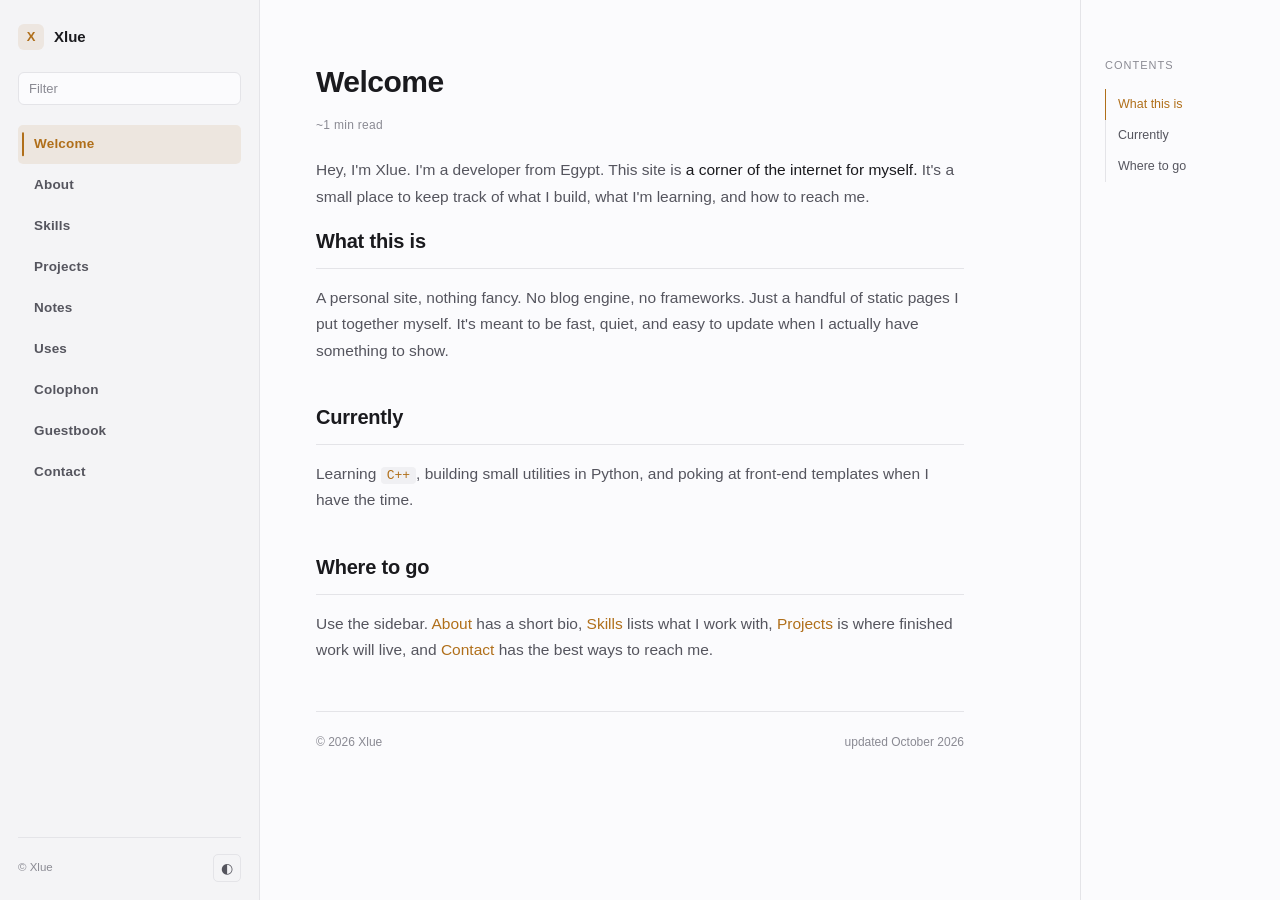
==== index.html @ ae0e03db "Add files via upload" ====
<!DOCTYPE html>
<html lang="en" data-theme="dark">
<head>
<meta charset="UTF-8" />
<meta name="viewport" content="width=device-width, initial-scale=1.0" />
<title>Welcome | Xlue</title>
<meta name="description" content="A corner of the internet for myself." />
<meta property="og:type" content="website" />
<meta property="og:title" content="Welcome | Xlue" />
<meta property="og:description" content="A corner of the internet for myself." />
<meta property="og:site_name" content="Xlue" />
<meta name="twitter:card" content="summary" />
<meta name="twitter:title" content="Welcome | Xlue" />
<meta name="twitter:description" content="A corner of the internet for myself." />
<link rel="icon" href="data:image/svg+xml,<svg xmlns='http://www.w3.org/2000/svg' viewBox='0 0 100 100'><rect width='100' height='100' rx='20' fill='%231b1b1e'/><text x='50' y='68' font-size='58' text-anchor='middle' fill='%23e0a458' font-family='monospace'>X</text></svg>" />
<link rel="stylesheet" href="assets/style.css" />
</head>
<body>

<div class="scroll-progress" aria-hidden="true"></div>
<button class="menu-btn" id="menuBtn" aria-label="Toggle menu">☰</button>

<div class="layout">

  <aside class="sidebar" id="sidebar">
    <div class="sidebar-inner">
      <a class="brand" href="index.html">
        <span class="brand-mark">X</span>
        <span class="brand-name">Xlue</span>
      </a>
      <input class="filter" type="text" placeholder="Filter" id="filter" autocomplete="off" />
      <nav class="nav">
        <a class="nav-item active" href="index.html">Welcome</a>
        <a class="nav-item" href="about.html">About</a>
        <a class="nav-item" href="skills.html">Skills</a>
        <a class="nav-item" href="projects.html">Projects</a>
        <a class="nav-item" href="notes.html">Notes</a>
        <a class="nav-item" href="uses.html">Uses</a>
        <a class="nav-item" href="colophon.html">Colophon</a>
        <a class="nav-item" href="guestbook.html">Guestbook</a>
        <a class="nav-item" href="contact.html">Contact</a>
      </nav>
      <div class="sidebar-foot">
        <span>© Xlue</span>
        <button class="theme-toggle" id="themeToggle" aria-label="Toggle theme">
          <span class="t-icon">◐</span>
        </button>
      </div>
    </div>
  </aside>

  <main class="content">
    
<h1>Welcome</h1>
<div class="reading-time"></div>

<p>
  Hey, I'm Xlue. I'm a developer from Egypt. This site is
  <em>a corner of the internet for myself.</em> It's a small place to keep track of what I
  build, what I'm learning, and how to reach me.
</p>

<h2 id="what-this-is">What this is</h2>
<p>
  A personal site, nothing fancy. No blog engine, no frameworks. Just a
  handful of static pages I put together myself. It's meant to be fast,
  quiet, and easy to update when I actually have something to show.
</p>

<h2 id="currently">Currently</h2>
<p>
  Learning <code>C++</code>, building small utilities in Python, and
  poking at front-end templates when I have the time.
</p>

<h2 id="where-to-go">Where to go</h2>
<p>
  Use the sidebar. <a href="about.html">About</a> has a short bio,
  <a href="skills.html">Skills</a> lists what I work with,
  <a href="projects.html">Projects</a> is where finished work will live,
  and <a href="contact.html">Contact</a> has the best ways to reach me.
</p>

    <footer class="page-foot">
      <span>© <span id="year"></span> Xlue</span>
      <span>updated October 2026</span>
    </footer>
  </main>

  <aside class="toc">
    <div class="toc-title">Contents</div>
    <a class="toc-link active" href="#what-this-is">What this is</a>
    <a class="toc-link" href="#currently">Currently</a>
    <a class="toc-link" href="#where-to-go">Where to go</a>
  </aside>

</div>

<button class="to-top" aria-label="Back to top">↑</button>
<script src="assets/script.js"></script>
</body>
</html>
---- assets/style.css ----
:root[data-theme="dark"] {
  --bg:        #1b1b1e;
  --bg-side:   #16161a;
  --bg-card:   #202024;
  --text:      #e8e8ea;
  --text-soft: #a5a5ad;
  --text-dim:  #6b6b75;
  --border:    #2a2a30;
  --accent:    #e0a458;
  --accent-sf: rgba(224, 164, 88, 0.12);
  --code-bg:   #26262c;
}

:root[data-theme="light"] {
  --bg:        #fbfbfd;
  --bg-side:   #f4f4f6;
  --bg-card:   #ffffff;
  --text:      #1a1a1e;
  --text-soft: #55555e;
  --text-dim:  #8a8a93;
  --border:    #e4e4e8;
  --accent:    #b06f1a;
  --accent-sf: rgba(176, 111, 26, 0.10);
  --code-bg:   #f0f0f3;
}

:root {
  --sans: -apple-system, BlinkMacSystemFont, "Segoe UI", Inter, Roboto,
          "Helvetica Neue", Arial, sans-serif;
  --mono: ui-monospace, SFMono-Regular, "SF Mono", Menlo, Consolas,
          "Liberation Mono", monospace;
  --ease: cubic-bezier(0.22, 0.61, 0.36, 1);
}

* { box-sizing: border-box; margin: 0; padding: 0; }

html { scroll-behavior: smooth; scroll-padding-top: 24px; }

body {
  background: var(--bg);
  color: var(--text);
  font-family: var(--sans);
  font-size: 15.5px;
  line-height: 1.7;
  -webkit-font-smoothing: antialiased;
  transition: background 0.35s var(--ease), color 0.35s var(--ease);
  opacity: 1;
}
body.fading { opacity: 0; transition: opacity 0.15s ease; }

a { color: var(--accent); text-decoration: none; transition: color 0.15s; }
a:hover { text-decoration: underline; text-underline-offset: 3px; }

.scroll-progress {
  position: fixed;
  top: 0; left: 0;
  height: 2px;
  width: 0;
  background: var(--accent);
  z-index: 100;
  transition: width 0.08s linear;
  will-change: width;
}

.layout {
  display: grid;
  grid-template-columns: 260px minmax(0, 1fr) 200px;
  max-width: 1280px;
  margin: 0 auto;
  min-height: 100vh;
}

.sidebar {
  border-right: 1px solid var(--border);
  background: var(--bg-side);
  position: sticky;
  top: 0;
  height: 100vh;
  overflow-y: auto;
  transition: background 0.35s var(--ease), border-color 0.35s var(--ease);
}

.sidebar-inner {
  display: flex;
  flex-direction: column;
  height: 100%;
  padding: 24px 18px 18px;
  animation: sidebarIn 0.5s var(--ease) both;
}

@keyframes sidebarIn {
  from { opacity: 0; transform: translateX(-12px); }
  to   { opacity: 1; transform: translateX(0); }
}

.brand {
  display: flex;
  align-items: center;
  gap: 10px;
  margin-bottom: 22px;
  font-weight: 700;
  font-size: 15px;
  text-decoration: none;
  color: var(--text);
}
.brand:hover { text-decoration: none; }

.brand-mark {
  display: inline-flex;
  align-items: center;
  justify-content: center;
  width: 26px;
  height: 26px;
  border-radius: 6px;
  background: var(--accent-sf);
  color: var(--accent);
  font-weight: 700;
  font-size: 13px;
  transition: transform 0.3s var(--ease);
}
.brand:hover .brand-mark { transform: rotate(-6deg) scale(1.1); }

.filter {
  width: 100%;
  padding: 8px 10px;
  border: 1px solid var(--border);
  border-radius: 6px;
  background: var(--bg);
  color: var(--text);
  font-family: var(--sans);
  font-size: 13px;
  margin-bottom: 20px;
  outline: none;
  transition: border-color 0.2s var(--ease), background 0.35s var(--ease);
}
.filter:focus { border-color: var(--accent); }
.filter::placeholder { color: var(--text-dim); }

.nav { display: flex; flex-direction: column; gap: 2px; flex: 1; }

.nav-item {
  position: relative;
  display: flex;
  align-items: center;
  padding: 8px 12px 8px 16px;
  border-radius: 5px;
  color: var(--text-soft);
  font-size: 13.5px;
  font-weight: 700;
  letter-spacing: 0.2px;
  text-decoration: none;
  transition:
    color 0.2s var(--ease),
    background 0.25s var(--ease),
    transform 0.25s var(--ease),
    opacity 0.25s var(--ease);
}
.nav-item:hover {
  background: var(--accent-sf);
  color: var(--text);
  transform: translateX(3px);
  text-decoration: none;
}
.nav-item.active { background: var(--accent-sf); color: var(--accent); }

.nav-item::before {
  content: "";
  position: absolute;
  left: 4px; top: 50%;
  width: 2px; height: 0;
  background: var(--accent);
  border-radius: 2px;
  transform: translateY(-50%);
  transition: height 0.3s var(--ease);
}
.nav-item.active::before { height: 60%; }
.nav-item:hover::before { height: 40%; }

.nav-item.hidden {
  opacity: 0;
  transform: translateX(-8px);
  pointer-events: none;
  height: 0;
  padding-top: 0;
  padding-bottom: 0;
  margin: 0;
  overflow: hidden;
}

.sidebar-foot {
  display: flex;
  justify-content: space-between;
  align-items: center;
  padding-top: 16px;
  border-top: 1px solid var(--border);
  font-size: 11.5px;
  color: var(--text-dim);
  transition: border-color 0.35s var(--ease), color 0.35s var(--ease);
}

.theme-toggle {
  background: transparent;
  border: 1px solid var(--border);
  border-radius: 5px;
  color: var(--text-soft);
  width: 28px; height: 28px;
  cursor: pointer;
  font-size: 14px;
  display: inline-flex;
  align-items: center;
  justify-content: center;
  transition: all 0.25s var(--ease);
}
.theme-toggle:hover {
  color: var(--accent);
  border-color: var(--accent);
  transform: rotate(15deg);
}
.theme-toggle .t-icon {
  display: inline-block;
  transition: transform 0.5s var(--ease);
}
.theme-toggle:active .t-icon { transform: rotate(180deg); }

.content {
  padding: 56px 56px 80px;
  max-width: 760px;
  width: 100%;
  animation: contentIn 0.55s var(--ease) both;
}

@keyframes contentIn {
  from { opacity: 0; transform: translateY(14px); }
  to   { opacity: 1; transform: translateY(0); }
}

h1 {
  font-size: 30px;
  font-weight: 700;
  letter-spacing: -0.5px;
  margin-bottom: 8px;
  color: var(--text);
  animation: fadeUp 0.5s var(--ease) both;
}

.reading-time {
  font-size: 12px;
  color: var(--text-dim);
  margin-bottom: 22px;
  letter-spacing: 0.3px;
}

@keyframes fadeUp {
  from { opacity: 0; transform: translateY(10px); }
  to   { opacity: 1; transform: translateY(0); }
}

h2 {
  position: relative;
  font-size: 20px;
  font-weight: 600;
  letter-spacing: -0.2px;
  margin: 36px 0 16px;
  color: var(--text);
  padding-bottom: 10px;
  border-bottom: 1px solid var(--border);
  scroll-margin-top: 24px;
  transition: border-color 0.35s var(--ease);
}
h2:first-of-type { margin-top: 8px; }

h2::after {
  content: "";
  position: absolute;
  left: 0; bottom: -1px;
  height: 1px; width: 0;
  background: var(--accent);
  transition: width 0.45s var(--ease), opacity 0.35s var(--ease);
  opacity: 0;
}
h2.active::after { width: 100%; opacity: 1; }

p { margin-bottom: 14px; color: var(--text-soft); transition: color 0.35s var(--ease); }
p em { color: var(--text); font-style: normal; }
p.muted { color: var(--text-dim); font-size: 13px; }

code {
  font-family: var(--mono);
  background: var(--code-bg);
  color: var(--accent);
  padding: 1px 6px;
  border-radius: 4px;
  font-size: 13px;
  transition: background 0.35s var(--ease), color 0.35s var(--ease);
}

.skill-list {
  list-style: none;
  display: flex;
  flex-wrap: wrap;
  gap: 8px;
  margin-top: 12px;
}
.skill-list li { animation: fadeUp 0.45s var(--ease) both; }
.skill-list li:nth-child(1) { animation-delay: 0.05s; }
.skill-list li:nth-child(2) { animation-delay: 0.10s; }
.skill-list li:nth-child(3) { animation-delay: 0.15s; }
.skill-list li:nth-child(4) { animation-delay: 0.20s; }
.skill-list li:nth-child(5) { animation-delay: 0.25s; }
.skill-list li:nth-child(6) { animation-delay: 0.30s; }

.skill-list li code {
  display: inline-block;
  padding: 5px 11px;
  font-size: 13px;
  background: var(--bg-card);
  border: 1px solid var(--border);
  color: var(--text);
  transition:
    border-color 0.25s var(--ease),
    color 0.25s var(--ease),
    transform 0.25s var(--ease),
    box-shadow 0.25s var(--ease);
}
.skill-list li code:hover {
  border-color: var(--accent);
  color: var(--accent);
  transform: translateY(-3px);
  box-shadow: 0 6px 16px rgba(0, 0, 0, 0.18);
}

.uses-list { list-style: none; margin-top: 12px; }
.uses-list li {
  padding: 10px 0;
  border-bottom: 1px solid var(--border);
  display: flex;
  gap: 16px;
  align-items: baseline;
  transition: border-color 0.35s var(--ease), padding-left 0.25s var(--ease);
}
.uses-list li:hover { padding-left: 4px; }
.uses-list li:last-child { border-bottom: none; }
.uses-list .label {
  color: var(--text-dim);
  font-size: 12px;
  min-width: 90px;
  text-transform: uppercase;
  letter-spacing: 0.5px;
}
.uses-list .val { color: var(--text); }

.contact-list { list-style: none; }
.contact-list li {
  padding: 10px 0;
  border-bottom: 1px solid var(--border);
  display: flex;
  gap: 16px;
  align-items: center;
  transition: border-color 0.35s var(--ease), padding-left 0.25s var(--ease);
}
.contact-list li:hover { padding-left: 4px; }
.contact-list li:last-child { border-bottom: none; }
.contact-list .label {
  color: var(--text-dim);
  font-size: 12px;
  min-width: 70px;
  text-transform: uppercase;
  letter-spacing: 0.5px;
}
.contact-list .mono { font-family: var(--mono); color: var(--accent); font-size: 13.5px; }

.copy-btn {
  margin-left: auto;
  background: transparent;
  border: 1px solid var(--border);
  color: var(--text-soft);
  font-family: var(--sans);
  font-size: 11px;
  padding: 3px 9px;
  border-radius: 4px;
  cursor: pointer;
  transition: all 0.2s var(--ease);
}
.copy-btn:hover { border-color: var(--accent); color: var(--accent); }
.copy-btn.copied { border-color: var(--accent); color: var(--accent); }

.toc {
  position: sticky;
  top: 0;
  align-self: start;
  padding: 56px 24px 24px;
  height: 100vh;
  border-left: 1px solid var(--border);
  font-size: 12.5px;
  animation: sidebarIn 0.55s var(--ease) 0.05s both;
  transition: border-color 0.35s var(--ease);
}

.toc-title {
  color: var(--text-dim);
  text-transform: uppercase;
  letter-spacing: 1px;
  font-size: 11px;
  margin-bottom: 14px;
}

.toc-link {
  display: block;
  padding: 5px 0 5px 12px;
  color: var(--text-soft);
  border-left: 1px solid var(--border);
  text-decoration: none;
  transition:
    color 0.2s var(--ease),
    border-color 0.25s var(--ease),
    transform 0.25s var(--ease);
}
.toc-link:hover { color: var(--text); transform: translateX(3px); text-decoration: none; }
.toc-link.active { color: var(--accent); border-left-color: var(--accent); }

.giscus-wrap {
  margin-top: 24px;
  min-height: 200px;
}
.giscus-note {
  font-size: 13px;
  color: var(--text-dim);
  margin-bottom: 16px;
}

.to-top {
  position: fixed;
  bottom: 24px;
  right: 24px;
  width: 40px;
  height: 40px;
  border-radius: 8px;
  background: var(--bg-card);
  border: 1px solid var(--border);
  color: var(--text-soft);
  cursor: pointer;
  font-size: 16px;
  display: flex;
  align-items: center;
  justify-content: center;
  opacity: 0;
  transform: translateY(10px);
  pointer-events: none;
  transition: all 0.25s var(--ease);
  z-index: 90;
}
.to-top.visible {
  opacity: 1;
  transform: translateY(0);
  pointer-events: auto;
}
.to-top:hover { border-color: var(--accent); color: var(--accent); }

.page-foot {
  margin-top: 48px;
  padding-top: 20px;
  border-top: 1px solid var(--border);
  font-size: 12px;
  color: var(--text-dim);
  display: flex;
  justify-content: space-between;
  gap: 12px;
  transition: border-color 0.35s var(--ease);
}

.menu-btn {
  display: none;
  position: fixed;
  top: 14px; left: 14px;
  z-index: 50;
  background: var(--bg-card);
  border: 1px solid var(--border);
  color: var(--text);
  width: 36px; height: 36px;
  border-radius: 6px;
  font-size: 16px;
  cursor: pointer;
  transition: transform 0.2s var(--ease);
}
.menu-btn:active { transform: scale(0.92); }

@media (max-width: 1000px) {
  .layout { grid-template-columns: 260px 1fr; }
  .toc { display: none; }
}

@media (max-width: 720px) {
  .layout { grid-template-columns: 1fr; }
  .menu-btn { display: block; }

  .sidebar {
    position: fixed;
    left: 0; top: 0;
    width: 260px;
    z-index: 40;
    transform: translateX(-100%);
    transition: transform 0.28s var(--ease);
  }
  .sidebar.open { transform: translateX(0); }

  .content { padding: 72px 22px 60px; }
  h1 { font-size: 24px; }
  h2 { font-size: 18px; }
}

@media (prefers-reduced-motion: reduce) {
  *, *::before, *::after {
    animation-duration: 0.001ms !important;
    animation-iteration-count: 1 !important;
    transition-duration: 0.001ms !important;
  }
  html { scroll-behavior: auto; }
}

@media print {
  body { background: #fff; color: #000; }
  .sidebar, .toc, .to-top, .menu-btn, .scroll-progress, .copy-btn,
  .theme-toggle, .page-foot, .reading-time { display: none !important; }
  .layout { display: block; }
  .content { padding: 0; max-width: 100%; }
  a { color: #000; text-decoration: underline; }
}
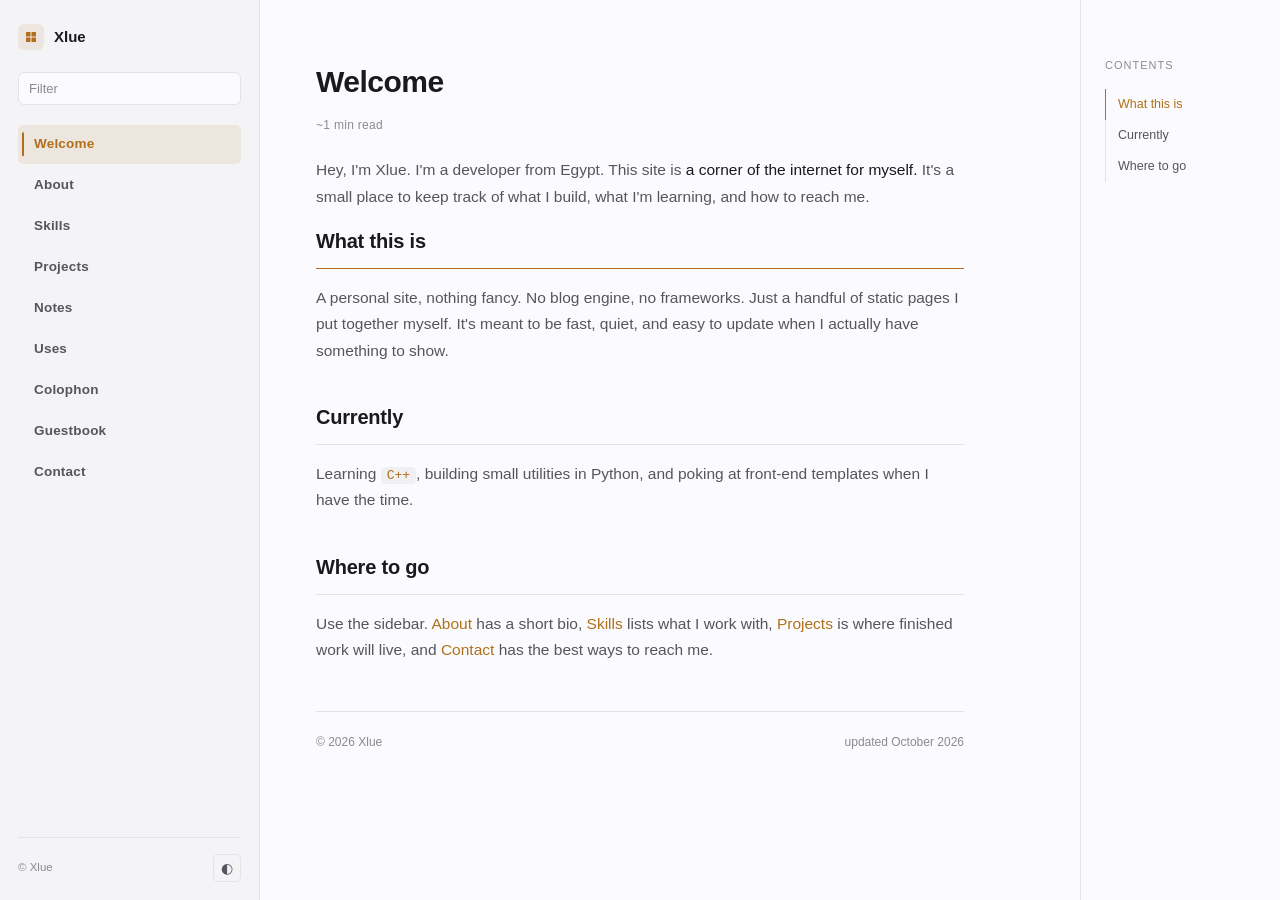
==== commit dd3ee7f4: "Add files via upload" ====
--- a/index.html
+++ b/index.html
@@ -12,7 +12,7 @@
 <meta name="twitter:card" content="summary" />
 <meta name="twitter:title" content="Welcome | Xlue" />
 <meta name="twitter:description" content="A corner of the internet for myself." />
-<link rel="icon" href="data:image/svg+xml,<svg xmlns='http://www.w3.org/2000/svg' viewBox='0 0 100 100'><rect width='100' height='100' rx='20' fill='%231b1b1e'/><text x='50' y='68' font-size='58' text-anchor='middle' fill='%23e0a458' font-family='monospace'>X</text></svg>" />
+<link rel="icon" href="data:image/svg+xml,<svg xmlns='http://www.w3.org/2000/svg' viewBox='0 0 100 100'><rect width='100' height='100' rx='20' fill='%231b1b1e'/><rect x='24' y='24' width='24' height='24' rx='2' fill='%23e0a458'/><rect x='52' y='24' width='24' height='24' rx='2' fill='%23e0a458'/><rect x='24' y='52' width='24' height='24' rx='2' fill='%23e0a458'/><rect x='52' y='52' width='24' height='24' rx='2' fill='%23e0a458'/></svg>" />
 <link rel="stylesheet" href="assets/style.css" />
 </head>
 <body>
@@ -25,7 +25,7 @@
   <aside class="sidebar" id="sidebar">
     <div class="sidebar-inner">
       <a class="brand" href="index.html">
-        <span class="brand-mark">X</span>
+        <span class="brand-mark" aria-hidden="true"><svg viewBox="0 0 24 24" width="12" height="12"><rect x="2" y="2" width="9" height="9" rx="1" fill="currentColor"/><rect x="13" y="2" width="9" height="9" rx="1" fill="currentColor"/><rect x="2" y="13" width="9" height="9" rx="1" fill="currentColor"/><rect x="13" y="13" width="9" height="9" rx="1" fill="currentColor"/></svg></span>
         <span class="brand-name">Xlue</span>
       </a>
       <input class="filter" type="text" placeholder="Filter" id="filter" autocomplete="off" />
--- a/assets/style.css
+++ b/assets/style.css
@@ -114,10 +114,9 @@
   border-radius: 6px;
   background: var(--accent-sf);
   color: var(--accent);
-  font-weight: 700;
-  font-size: 13px;
   transition: transform 0.3s var(--ease);
 }
+.brand-mark svg { display: block; }
 .brand:hover .brand-mark { transform: rotate(-6deg) scale(1.1); }
 
 .filter {
